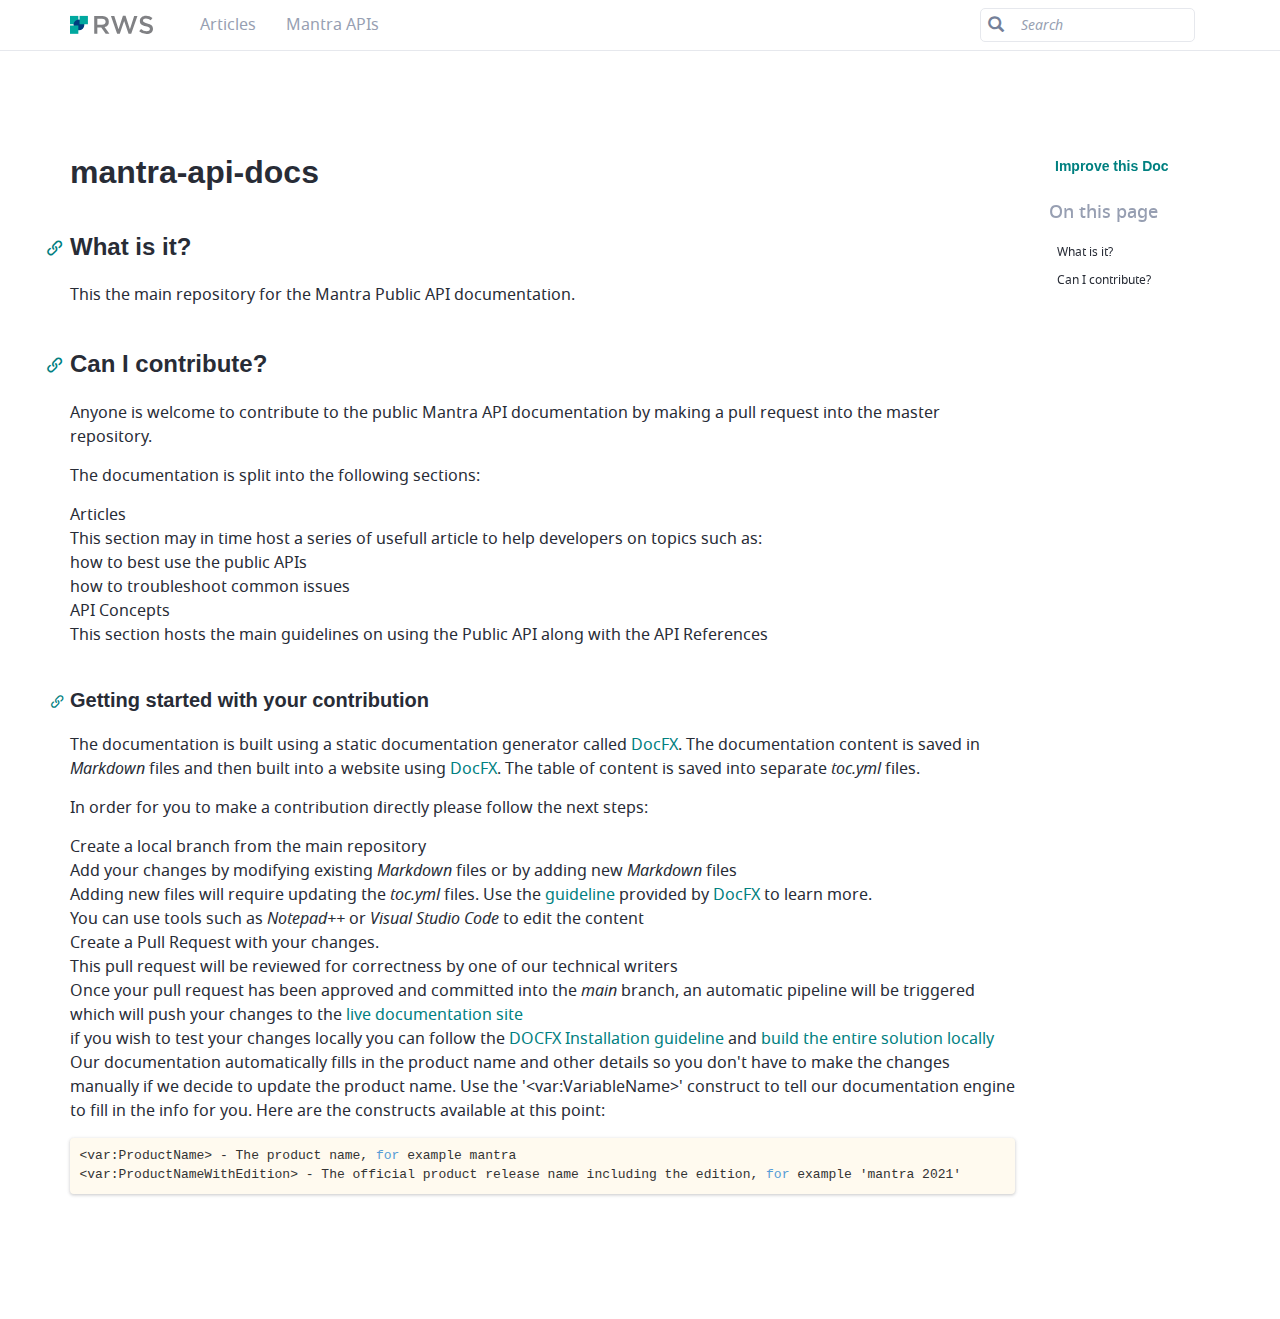
==== README.html @ e0f5e4d0 "Update generated documentation" ====
﻿<!DOCTYPE html>
<!--[if IE]><![endif]-->
<html>
  
  <head>
    <meta charset="utf-8">
    <meta http-equiv="X-UA-Compatible" content="IE=edge,chrome=1">
    <title>mantra-api-docs </title>
    <meta name="viewport" content="width=device-width">
    <meta name="title" content="mantra-api-docs ">
    <meta name="generator" content="docfx 2.58.4.0">
    
    <link rel="shortcut icon" href="favicon.ico">
    <link rel="stylesheet" href="styles/docfx.vendor.css">
    <link rel="stylesheet" href="styles/docfx.css">
    <link rel="stylesheet" href="styles/main.css">
    <meta property="docfx:navrel" content="toc.html">
    <meta property="docfx:tocrel" content="toc.html">
    
    <meta property="docfx:rel" content="">
    
  </head>
  <body data-spy="scroll" data-target="#affix" data-offset="120">
    <div id="wrapper">
      <header>
        
        <nav id="autocollapse" class="navbar navbar-inverse ng-scope" role="navigation">
          <div class="container">
            <div class="navbar-header">
              <button type="button" class="navbar-toggle" data-toggle="collapse" data-target="#navbar">
                <span class="sr-only">Toggle navigation</span>
                <span class="icon-bar"></span>
                <span class="icon-bar"></span>
                <span class="icon-bar"></span>
              </button>
              
              <a class="navbar-brand" href="index.html">
                <img id="logo" class="svg" src="logo.svg" alt="">
              </a>
            </div>
            <div class="collapse navbar-collapse" id="navbar">
              <form class="navbar-form navbar-right" role="search" id="search">
                <div class="form-group">
                  <span class="glyphicon glyphicon-search search-icon"></span>
                  <input type="text" class="form-control" id="search-query" placeholder="Search" autocomplete="off">
                </div>
              </form>
            </div>
          </div>
        </nav>
        
        <div class="subnav navbar-default">
          <div class="container hide-when-search">
            <div class="breadcrumb-container" id="breadcrumb">
              <ul class="breadcrumb col-md-10">
                <li></li>
              </ul>
            </div>
          </div>
        </div>
      </header>
      <div class="container body-content">
        
        <div id="search-results">
          <div class="search-list">Search Results for <span></span></div>
          <div class="sr-items">
            <p><i class="glyphicon glyphicon-refresh index-loading"></i></p>
          </div>
          <ul id="pagination" data-first="First" data-prev="Previous" data-next="Next" data-last="Last"></ul>
        </div>
      </div>
      <div role="main" class="container body-content hide-when-search">
        <div class="article row grid">
          <div class="col-md-10">
            <article class="content wrap" id="_content" data-uid="">
<h1 id="mantra-api-docs">mantra-api-docs</h1>

<h2 id="what-is-it">What is it?</h2>
<p>This the main repository for the Mantra Public API documentation.</p>
<h2 id="can-i-contribute">Can I contribute?</h2>
<p>Anyone is welcome to contribute to the public Mantra API documentation by making a pull request into the master repository.</p>
<p>The documentation is split into the following sections:</p>
<ul>
<li>Articles<ul>
<li>This section may in time host a series of usefull article to help developers on topics such as:<ul>
<li>how to best use the public APIs</li>
<li>how to troubleshoot common issues</li>
</ul>
</li>
</ul>
</li>
<li>API Concepts<ul>
<li>This section hosts the main guidelines on using the Public API along with the API References</li>
</ul>
</li>
</ul>
<h3 id="getting-started-with-your-contribution">Getting started with your contribution</h3>
<p>The documentation is built using a static documentation generator called <a href="https://dotnet.github.io/docfx/">DocFX</a>. 
The documentation content is saved in <em>Markdown</em> files and then built into a website using <a href="https://dotnet.github.io/docfx/">DocFX</a>. The table of content is saved into separate <em>toc.yml</em> files.</p>
<p>In order for you to make a contribution directly please follow the next steps:</p>
<ul>
<li>Create a local branch from the main repository</li>
<li>Add your changes by modifying existing <em>Markdown</em> files or by adding new <em>Markdown</em> files<ul>
<li>Adding new files will require updating the <em>toc.yml</em> files. Use the <a href="https://dotnet.github.io/docfx/tutorial/intro_toc.html">guideline</a> provided by <a href="https://dotnet.github.io/docfx/">DocFX</a> to learn more. </li>
<li>You can use tools such as <em>Notepad++</em> or <em>Visual Studio Code</em> to edit the content</li>
</ul>
</li>
<li>Create a Pull Request with your changes. <ul>
<li>This pull request will be reviewed for correctness by one of our technical writers</li>
</ul>
</li>
<li>Once your pull request has been approved and committed into the <em>main</em> branch, an automatic pipeline will be triggered which will push your changes to the <a href="https://rws.github.io/studio-api-docs/index.html">live documentation site</a></li>
<li>if you wish to test your changes locally you can follow the <a href="https://dotnet.github.io/docfx/tutorial/docfx_getting_started.html">DOCFX Installation guideline</a> and <a href="https://dotnet.github.io/docfx/tutorial/walkthrough/walkthrough_create_a_docfx_project.html">build the entire solution locally</a></li>
<li><p>Our documentation automatically fills in the product name and other details so you don&#39;t have to make the changes manually if we decide to update the product name. Use the &#39;&lt;var:VariableName&gt;&#39; construct to tell our documentation engine to fill in the info for you. Here are the constructs available at this point:</p>
<pre><code>&lt;var:ProductName&gt; - The product name, for example mantra
&lt;var:ProductNameWithEdition&gt; - The official product release name including the edition, for example &#39;mantra 2021&#39;
</code></pre></li>
</ul>
</article>
          </div>
          
          <div class="hidden-sm col-md-2" role="complementary">
            <div class="sideaffix">
              <div class="contribution">
                <ul class="nav">
                  <li>
                    <a href="https://github.com/RWS/mantra-api-docs/blob/main/README.md/#L1" class="contribution-link">Improve this Doc</a>
                  </li>
                </ul>
              </div>
              <nav class="bs-docs-sidebar hidden-print hidden-xs hidden-sm affix" id="affix">
                <h4>On this page</h4>
                <div></div>
              </nav>
            </div>
          </div>
        </div>
      </div>
      
      <footer>
        <div class="grad-bottom"></div>
        <div class="footer">
          <div class="container">
            <span class="pull-right">
              <a href="#top">Back to top</a>
            </span>
            
            <span>Generated by <strong>DocFX</strong></span>
          </div>
        </div>
      </footer>
    </div>
    
    <script type="text/javascript" src="styles/docfx.vendor.js"></script>
    <script type="text/javascript" src="styles/docfx.js"></script>
    <script type="text/javascript" src="styles/main.js"></script>
  </body>
</html>
---- styles/docfx.css ----
/* Copyright (c) Microsoft Corporation. All Rights Reserved. Licensed under the MIT License. See License.txt in the project root for license information. */
/* COLOR VARIABLES*/
:root {
  --header-bg-color: #fff;
  --header-ft-color: #979FB2;
  --input-text: #758099;
  --highlight-light: #008080;
  --highlight-dark: #006666;
  --accent-dim: #E6E8ED;
  --accent-super-dim: #F4F5F7;
  --font-color: #282C36;
  --card-box-shadow: 0 1px 2px 0 rgba(61, 65, 68, 0.06), 0 1px 3px 1px rgba(61, 65, 68, 0.16);
  --search-box-shadow: 0 1px 2px 0 rgba(41, 45, 48, 0.36), 0 1px 3px 1px rgba(41, 45, 48, 0.46);
  --transition: 350ms;
}

html,
body {
  font-family: 'Segoe UI', Tahoma, Helvetica, sans-serif;
  height: 100%;
}

button,
a {
  color: var(--highlight-light);
  cursor: pointer;
}

button:hover,
button:focus,
a:hover,
a:focus {
  color: var(--highlight-dark);
  text-decoration: none;
}

a.disable,
a.disable:hover {
  text-decoration: none;
  cursor: default;
  color: #000000;
}

h1,
h2,
h3,
h4,
h5,
h6,
.text-break {
  word-wrap: break-word;
  word-break: break-word;
}

h1 mark,
h2 mark,
h3 mark,
h4 mark,
h5 mark,
h6 mark {
  padding: 0;
}

.inheritance .level0:before,
.inheritance .level1:before,
.inheritance .level2:before,
.inheritance .level3:before,
.inheritance .level4:before,
.inheritance .level5:before {
  content: '↳';
  margin-right: 5px;
}

.inheritance .level0 {
  margin-left: 0em;
}

.inheritance .level1 {
  margin-left: 1em;
}

.inheritance .level2 {
  margin-left: 2em;
}

.inheritance .level3 {
  margin-left: 3em;
}

.inheritance .level4 {
  margin-left: 4em;
}

.inheritance .level5 {
  margin-left: 5em;
}

.level0.summary {
  margin: 2em 0 2em 0;
}

.level1.summary {
  margin: 1em 0 1em 0;
}

span.parametername,
span.paramref,
span.typeparamref {
  font-style: italic;
}

span.languagekeyword {
  font-weight: bold;
}

.hljs {
  display: inline;
  background-color: inherit;
  padding: 0;
}

/* additional spacing fixes */
.btn+.btn {
  margin-left: 10px;
}

.btn.pull-right {
  margin-left: 10px;
  margin-top: 5px;
}

.table {
  margin-bottom: 10px;
}

table p {
  margin-bottom: 0;
}

table a {
  display: inline-block;
}

/* Make hidden attribute compatible with old browser.*/
[hidden] {
  display: none !important;
}

h1,
.h1,
h2,
.h2,
h3,
.h3 {
  margin-top: 15px;
  margin-bottom: 10px;
  font-weight: 400;
}

h4,
.h4,
h5,
.h5,
h6,
.h6 {
  margin-top: 10px;
  margin-bottom: 5px;
}

.navbar {
  margin-bottom: 0;
}

#wrapper {
  min-height: 100%;
  position: relative;
}

/* blends header footer and content together with gradient effect */
.grad-top {
  /* For Safari 5.1 to 6.0 */
  /* For Opera 11.1 to 12.0 */
  /* For Firefox 3.6 to 15 */
  background: linear-gradient(rgba(0, 0, 0, 0.05), rgba(0, 0, 0, 0));
  /* Standard syntax */
  height: 5px;
}

.grad-bottom {
  /* For Safari 5.1 to 6.0 */
  /* For Opera 11.1 to 12.0 */
  /* For Firefox 3.6 to 15 */
  background: linear-gradient(rgba(0, 0, 0, 0), rgba(0, 0, 0, 0.05));
  /* Standard syntax */
  height: 5px;
}

.divider {
  margin: 0 5px;
  color: #cccccc;
}

hr {
  border-color: #cccccc;
}

header {
  position: fixed;
  top: 0;
  left: 0;
  right: 0;
  z-index: 1000;
}

header .navbar {
  border-width: 0 0 1px 0;
  border-radius: 0;
  border-color: var(--accent-dim);
  border-style: solid;
}

.navbar-brand {
  font-size: inherit;
  padding: 0;
}

.navbar-collapse {
  margin: 0 -15px;
}

.subnav {
  min-height: 40px;
}

.subnav .container .breadcrumb-container {
  margin-left: 280px;
  padding: 0 15px;
}

@media only screen and (max-width: 768px) {
  .subnav .container .breadcrumb-container {
    margin-left: 0;
  }
}

.inheritance h5,
.inheritedMembers h5 {
  padding-bottom: 5px;
  border-bottom: 1px solid #ccc;
}

article h1,
article h2,
article h3,
article h4 {
  margin-top: 25px;
}

article h4 {
  border: 0;
  font-weight: bold;
  margin-top: 2em;
}

article span.small.pull-right {
  margin-top: 20px;
}

article section {
  margin-left: 1em;
}

/*.expand-all {
  padding: 10px 0;
}*/
.breadcrumb {
  margin: 0;
  padding: 10px 0;
  background-color: inherit;
  white-space: nowrap;
  font-size: .8125rem;
}

.breadcrumb>li+li:before {
  content: "›";
  font-size: 1.2rem;
  line-height: 1rem;
  color: var(--highlight-light);
}

.breadcrumb>li+li:hover:before {
  color: var(--highlight-dark);
}

#autocollapse.collapsed .navbar-header {
  float: none;
}

#autocollapse.collapsed .navbar-toggle {
  display: block;
}

#autocollapse.collapsed .navbar-collapse {
  border-top: 1px solid transparent;
  box-shadow: inset 0 1px 0 rgba(255, 255, 255, 0.1);
}

#autocollapse.collapsed .navbar-collapse.collapse {
  display: none !important;
}

#autocollapse.collapsed .navbar-nav {
  float: none !important;
  margin: 7.5px -15px;
}

#autocollapse.collapsed .navbar-nav>li {
  float: none;
}

#autocollapse.collapsed .navbar-nav>li>a {
  padding-top: 10px;
  padding-bottom: 10px;
}

#autocollapse.collapsed .collapse.in,
#autocollapse.collapsed .collapsing {
  display: block !important;
}

#autocollapse.collapsed .collapse.in .navbar-right,
#autocollapse.collapsed .collapsing .navbar-right {
  float: none !important;
}

#autocollapse .form-group {
  position: relative;
  width: 100%;
}

#autocollapse .form-control {
  width: 100%;
}

#autocollapse .navbar-header {
  margin-left: 0;
  margin-right: 2rem;
}

#autocollapse .navbar-brand {
  margin-left: 0;
}

#autocollapse .navbar-brand svg {
  max-height: 50px;
}

.collapse.in,
.collapsing {
  text-align: left;
}

@media (min-width:768px) {

  .collapse.in,
  .collapsing {
    text-align: left;
  }
}

.collapsing .navbar-form {
  margin: 0 auto;
  max-width: 400px;
  padding: 10px 15px;
  box-shadow: inset 0 1px 0 rgba(255, 255, 255, 0.1), 0 1px 0 rgba(255, 255, 255, 0.1);
}

.collapsed .collapse.in .navbar-form {
  margin: 0 auto;
  max-width: 400px;
  padding: 10px 15px;
  box-shadow: inset 0 1px 0 rgba(255, 255, 255, 0.1), 0 1px 0 rgba(255, 255, 255, 0.1);
}

.navbar .navbar-nav {
  display: inline-block;
}

.docs-search {
  background: white;
  vertical-align: middle;
}

.docs-search>.search-query {
  font-size: 14px;
  border: 0;
  width: 120%;
  color: #555;
}

.docs-search>.search-query:focus {
  outline: 0;
}

.search-results-frame {
  clear: both;
  display: table;
  width: 100%;
}

.search-results.ng-hide {
  display: none;
}

.search-results-container {
  padding-bottom: 1em;
  border-top: 1px solid #111;
  background: rgba(25, 25, 25, 0.5);
}

.search-results-container .search-results-group {
  padding-top: 50px !important;
  padding: 10px;
}

.search-results-group-heading {
  font-family: "Open Sans";
  padding-left: 10px;
  color: white;
}

.search-close {
  position: absolute;
  left: 50%;
  margin-left: -100px;
  color: white;
  text-align: center;
  padding: 5px;
  background: #333;
  border-top-right-radius: 5px;
  border-top-left-radius: 5px;
  width: 200px;
  box-shadow: 0 0 10px #111;
}

#search {
  display: none;
}

/* Search results display*/
#search-results {
  max-width: 960px !important;
  margin-top: 120px;
  margin-bottom: 115px;
  margin-left: auto;
  margin-right: auto;
  line-height: 1.8;
  display: none;
}

#search-results>.search-list {
  text-align: center;
  font-size: 2.5rem;
  margin-bottom: 50px;
}

#search-results p {
  text-align: center;
}

#search-results p .index-loading {
  animation: index-loading 1.5s infinite linear;
  -webkit-animation: index-loading 1.5s infinite linear;
  -o-animation: index-loading 1.5s infinite linear;
  font-size: 2.5rem;
}

@keyframes index-loading {
  from {
    transform: scale(1) rotate(0deg);
  }

  to {
    transform: scale(1) rotate(360deg);
  }
}

@-webkit-keyframes index-loading {
  from {
    -webkit-transform: rotate(0deg);
  }

  to {
    -webkit-transform: rotate(360deg);
  }
}

@-o-keyframes index-loading {
  from {
    -o-transform: rotate(0deg);
  }

  to {
    -o-transform: rotate(360deg);
  }
}

#search-results .sr-items {
  font-size: 24px;
}

.sr-item {
  margin-bottom: 25px;
}

.sr-item>.item-href {
  font-size: 14px;
  color: var(--highlight-light);
}

.sr-item>.item-brief {
  font-size: 13px;
}

.pagination>li>a {
  color: #47A7A0
}

.pagination>.active>a {
  background-color: #47A7A0;
  border-color: #47A7A0;
}

.fixed_header {
  position: fixed;
  width: 100%;
  padding-bottom: 10px;
  padding-top: 10px;
  margin: 0px;
  top: 0;
  z-index: 9999;
  left: 0;
}

.fixed_header+.toc {
  margin-top: 50px;
  margin-left: 0;
}

.sidenav,
.fixed_header,
.toc {
  background-color: var(----accent-super-dim);
}

.sidetoc {
  position: fixed;
  width: 260px;
  top: 150px;
  bottom: 0;
  overflow-x: hidden;
  overflow-y: auto;
  background-color: var(----accent-super-dim);
  border-left: 1px solid #e7e7e7;
  border-right: 1px solid #e7e7e7;
  z-index: 1;
}

.sidetoc.shiftup {
  bottom: 70px;
}

body .toc {
  background-color: var(----accent-super-dim);
  overflow-x: hidden;
}

.sidetoggle.ng-hide {
  display: block !important;
}

.sidetoc-expand>.caret {
  margin-left: 0px;
  margin-top: -2px;
}

.sidetoc-expand>.caret-side {
  border-left: 4px solid;
  border-top: 4px solid transparent;
  border-bottom: 4px solid transparent;
  margin-left: 4px;
  margin-top: -4px;
}

.sidetoc-heading {
  font-weight: 500;
}

.toc {
  margin: 0;
  padding: 0;
}

.expand-stub {
  position: absolute;
  right: -1.5rem;
}

.toc .nav>li>a.sidetoc-expand {
  position: absolute;
  top: 0;
  left: 0;
}

.toc .nav>li>a {
  color: #666666;
  margin-left: 5px;
  display: block;
  padding: 0;
}

.toc .nav>li>a:hover,
.toc .nav>li>a:focus {
  color: #000000;
  background: none;
  text-decoration: inherit;
}

.toc .nav>li.active>a {
  color: #337ab7;
}

.toc .nav>li.active>a:hover,
.toc .nav>li.active>a:focus {
  color: #23527c;
}

.toc .nav>li>.expand-stub {
  cursor: pointer;
}

.toc .nav>li.active>.expand-stub::before,
.toc .nav>li.in>.expand-stub::before,
.toc .nav>li.in.active>.expand-stub::before,
.toc .nav>li.filtered>.expand-stub::before {
  transform: rotate(90deg);
}

.toc .nav>li>.expand-stub::before,
.toc .nav>li.active>.expand-stub::before {
  color: var(--highlight-light);
  color: var(--font-color);
  display: inline-block;
  height: .9rem;
  width: 1.2rem;
  text-align: center;
  overflow: hidden;
  content: "›";
  font-size: 1.5rem;
  line-height: .9rem;
  transform: rotate(0deg);
  transition: 350ms ease-out;
}

.toc .nav>li.filtered>ul,
.toc .nav>li.in>ul {
  display: block;
}

.toc .nav>li>ul {
  display: none;
}

.toc ul {
  font-size: 12px;
  margin: 0 auto 0 5%;
  max-width: 80%;
  width: auto;
  min-width: 232px;
}

@media (min-width:768px) {
  .toc>ul {
    min-width: unset;
    width: 80%;
    max-width: unset;
  }
}

.toc .level1>li {
  font-weight: bold;
  margin-top: 10px;
  padding-bottom: 5px;
  position: relative;
  font-size: 16px;
  border-bottom: 1px solid var(--accent-dim);
}


.toc .level1 ul {
  position: relative;
  font-weight: normal;
  margin: 0 0 0 auto;
  max-width: unset;
  width: 95%;
  min-width: unset;
  font-size: 14px;
}

@media (min-width:768px) {
  .toc ul {
    margin: 5px 0 0 0;
  }

  .toc .level1 ul {
    width: 90%;
    min-width: unset;
  }

  .toc .level1>li {
    border-bottom: unset;
  }
}

.toc .level2 li {
  position: relative;
  padding: .35rem 0;
}

.toc .level2 li:before {
  content: " ";
  position: absolute;
  display: block;
  left: -8px;
  height: 100%;
  width: 1px;
  background-color: var(--accent-dim);
}

.toc .level2 li:last-of-type:before {
  height: 11px;
}

.toc .level2 li:after {
  content: " ";
  position: absolute;
  left: -5px;
  top: 16px;
  height: 1px;
  width: .5rem;
  background-color: var(--accent-dim);
}

@media (min-width:768px) {
  .toc .level2 li:after {
    left: -8px;
  }
}

.toc-toggle {
  display: none;
  margin: 0 15px 0px 15px;
}

.sidefilter {
  position: fixed;
  top: 90px;
  width: 260px;
  padding: 15px;
  border-left: 1px solid #e7e7e7;
  border-right: 1px solid #e7e7e7;
  z-index: 1;
}

@media (min-width:768px) {
  .sidefilter {
    padding: 15px 2rem 15px 0;
  }
}

.toc-filter {
  border-radius: 5px;
  background: #fff;
  color: var(--input-text);
  padding: 5px;
  position: relative;
  margin: 0 5px 0 5px;
}

.toc-filter>input {
  color: var(--input-text);
  padding-left: 2.3rem;
  padding-right: 1rem;
  width: 100%;
}

.toc-filter>input:focus {
  outline: 0;
}

.toc-filter>.filter-icon {
  position: absolute;
}

.toc-filter>.clear-icon {
  position: absolute;
  text-align: center;
  height: 1rem;
  width: 1.5rem;
  top: .9rem;
  right: 1.2rem;
  background-color: #fff;
}

.article {
  margin-top: 120px;
  margin-bottom: 115px;
}

#_content>a {
  margin-top: 105px;
}

.article.grid-right {
  margin-left: 280px;
}

.inheritance hr {
  margin-top: 5px;
  margin-bottom: 5px;
}

.article img {
  max-width: 100%;
  margin-top: 2rem;
  margin-bottom: 2rem;
}

.sideaffix {
  margin-top: 50px;
  font-size: 12px;
  max-height: 100%;
  overflow: hidden;
  top: 100px;
  bottom: 10px;
  position: fixed;
}

.sideaffix.shiftup {
  bottom: 70px;
}

.affix {
  position: relative;
  height: 100%;
}

.sideaffix>div.contribution {
  margin-bottom: 20px;
}

.sideaffix>div.contribution>ul>li>a.contribution-link {
  padding: 6px 10px;
  font-weight: bold;
  font-size: 14px;
}

.sideaffix>div.contribution>ul>li>a.contribution-link:hover {
  background-color: #ffffff;
}

.sideaffix ul.nav>li>a:focus {
  background: none;
}

.affix h5 {
  font-weight: bold;
  text-transform: uppercase;
  padding-left: 10px;
  font-size: 12px;
}

.affix>ul.level1 {
  overflow: hidden;
  padding-bottom: 10px;
  height: calc(100% - 100px);
}

.affix ul>li>a:before {
  color: #cccccc;
  position: absolute;
}

.affix ul>li>a:hover {
  background: none;
  color: var(--highlight-light);
}

.affix ul>li.active>a,
.affix ul>li.active>a:before {
  font-weight: 500;
  color: var(--highlight-light);
}

.affix ul>li.active>a:hover {
  color: var(--highlight-dark);
}

.affix ul>li>a {
  padding: 5px 12px;
  color: var(--font-color);
}

.affix>ul>li.active:last-child {
  margin-bottom: 50px;
}

.affix>ul>li>a:before {
  content: "|";
  font-size: 16px;
  top: 1px;
  left: 0;
}

.affix>ul>li.active>a,
.affix>ul>li.active>a:before {
  color: #337ab7;
  font-weight: bold;
}

.affix ul ul>li>a {
  padding: 2px 15px;
}

.affix ul ul>li>a:before {
  content: ">";
  font-size: 14px;
  top: -1px;
  left: 5px;
}

.affix ul>li>a:before,
.affix ul ul {
  display: none;
}

.affix ul>li.active>ul,
.affix ul>li.active>a:before,
.affix ul>li>a:hover:before {
  display: block;
  white-space: nowrap;
}

.codewrapper {
  position: relative;
}

.trydiv {
  height: 0px;
}

.tryspan {
  position: absolute;
  top: 0px;
  right: 0px;
  border-style: solid;
  border-radius: 0px 4px;
  box-sizing: border-box;
  border-width: 1px;
  border-color: #cccccc;
  text-align: center;
  padding: 2px 8px;
  background-color: white;
  font-size: 12px;
  cursor: pointer;
  z-index: 100;
  display: none;
  color: #767676;
}

.tryspan:hover {
  background-color: #3b8bd0;
  color: white;
  border-color: #3b8bd0;
}

.codewrapper:hover .tryspan {
  display: block;
}

.sample-response .response-content {
  max-height: 200px;
}

footer {
  position: absolute;
  left: 0;
  right: 0;
  bottom: 0;
  z-index: 1000;
}

.footer {
  border-top: 1px solid #e7e7e7;
  background-color: #f8f8f8;
  padding: 15px 0;
}

@media (min-width: 768px) {
  #sidetoggle.collapse {
    display: block;
  }

  .topnav .navbar-nav {
    float: none;
    white-space: nowrap;
  }

  .topnav .navbar-nav>li {
    float: none;
    display: inline-block;
  }
}

@media only screen and (max-width: 768px) {
  #mobile-indicator {
    display: block;
  }

  /* TOC display for responsive */
  .article {
    margin-top: 30px !important;
  }

  header {
    position: static;
  }

  .topnav {
    text-align: center;
  }

  .sidenav {
    padding: 15px 0;
    margin-left: -15px;
    margin-right: -15px;
  }

  .sidefilter {
    position: static;
    width: auto;
    float: none;
    border: none;
  }

  .sidetoc {
    position: static;
    width: auto;
    float: none;
    padding-bottom: 0px;
    border: none;
  }

  .toc .nav>li>a {
    display: inline-block;
  }

  .toc li:after {
    margin-left: -3px;
    margin-right: 5px;
    content: " ";
    color: #666666;
  }

  .toc .level1>li {
    display: block;
  }

  .toc .level1>li:after {
    display: none;
  }

  .article.grid-right {
    margin-left: 0;
  }

  .grad-top,
  .grad-bottom {
    display: none;
  }

  .toc-toggle {
    display: block;
  }

  .sidetoggle.ng-hide {
    display: none !important;
  }

  /*.expand-all {
    display: none;
  }*/
  .sideaffix {
    display: none;
  }

  .mobile-hide {
    display: none;
  }

  .breadcrumb {
    white-space: inherit;
  }

  /* workaround for #hashtag url is no longer needed*/
  h1:before,
  h2:before,
  h3:before,
  h4:before {
    content: '';
    display: none;
  }
}

/* For toc iframe */
@media (max-width: 260px) {
  .toc .level2>li {
    display: block;
  }

  .toc .level2>li:after {
    display: none;
  }
}

/* Code snippet */
code {
  color: #717374;
  background-color: #f1f2f3;
}

a code {
  color: #337ab7;
  background-color: #f1f2f3;
}

a code:hover {
  text-decoration: underline;
}

.hljs-keyword {
  color: rgb(86, 156, 214);
}

.hljs-string {
  color: rgb(214, 157, 133);
}

pre {
  border: 0;
}

/* For code snippet line highlight */
pre>code .line-highlight {
  background-color: #ffffcc;
}

/* Alerts */
.alert h5 {
  text-transform: uppercase;
  font-weight: bold;
  margin-top: 0;
}

.alert h5:before {
  position: relative;
  top: 1px;
  display: inline-block;
  font-family: 'Glyphicons Halflings';
  line-height: 1;
  -webkit-font-smoothing: antialiased;
  -moz-osx-font-smoothing: grayscale;
  margin-right: 5px;
  font-weight: normal;
}

.alert-info h5:before {
  content: "\e086"
}

.alert-warning h5:before {
  content: "\e127"
}

.alert-danger h5:before {
  content: "\e107"
}

/* For Embedded Video */
div.embeddedvideo {
  padding-top: 56.25%;
  position: relative;
  width: 100%;
}

div.embeddedvideo iframe {
  position: absolute;
  top: 0;
  left: 0;
  right: 0;
  bottom: 0;
  width: 100%;
  height: 100%;
}

/* For printer */
@media print {
  .article.grid-right {
    margin-top: 0px;
    margin-left: 0px;
  }

  .sideaffix {
    display: none;
  }

  .mobile-hide {
    display: none;
  }

  .footer {
    display: none;
  }
}

/* For tabbed content */

.tabGroup {
  margin-top: 1rem;
}

.tabGroup ul[role="tablist"] {
  margin: 0;
  padding: 0;
  list-style: none;
}

.tabGroup ul[role="tablist"]>li {
  list-style: none;
  display: inline-block;
}

.tabGroup a[role="tab"] {
  color: #6e6e6e;
  box-sizing: border-box;
  display: inline-block;
  padding: 5px 7.5px;
  text-decoration: none;
  border-bottom: 2px solid #fff;
}

.tabGroup a[role="tab"]:hover,
.tabGroup a[role="tab"]:focus,
.tabGroup a[role="tab"][aria-selected="true"] {
  border-bottom: 2px solid #0050C5;
}

.tabGroup a[role="tab"][aria-selected="true"] {
  color: #222;
}

.tabGroup a[role="tab"]:hover,
.tabGroup a[role="tab"]:focus {
  color: #0050C5;
}

.tabGroup a[role="tab"]:focus {
  outline: 1px solid #0050C5;
  outline-offset: -1px;
}

@media (min-width: 768px) {
  .tabGroup a[role="tab"] {
    padding: 5px 15px;
  }
}

.tabGroup section[role="tabpanel"] {
  border: 1px solid #e0e0e0;
  padding: 15px;
  margin: 0;
  overflow: hidden;
}

.tabGroup section[role="tabpanel"]>.codeHeader,
.tabGroup section[role="tabpanel"]>pre {
  margin-left: -16px;
  margin-right: -16px;
}

.tabGroup section[role="tabpanel"]> :first-child {
  margin-top: 0;
}

.tabGroup section[role="tabpanel"]>pre:last-child {
  display: block;
  margin-bottom: -16px;
}

.mainContainer[dir='rtl'] main ul[role="tablist"] {
  margin: 0;
}

/* Color theme */

/* These are not important, tune down **/
.decalaration,
.fieldValue,
.parameters,
.returns {
  color: #a2a2a2;
}

/* Major sections, increase visibility **/
#fields,
#properties,
#methods,
#events {
  font-weight: bold;
  margin-top: 2em;
}
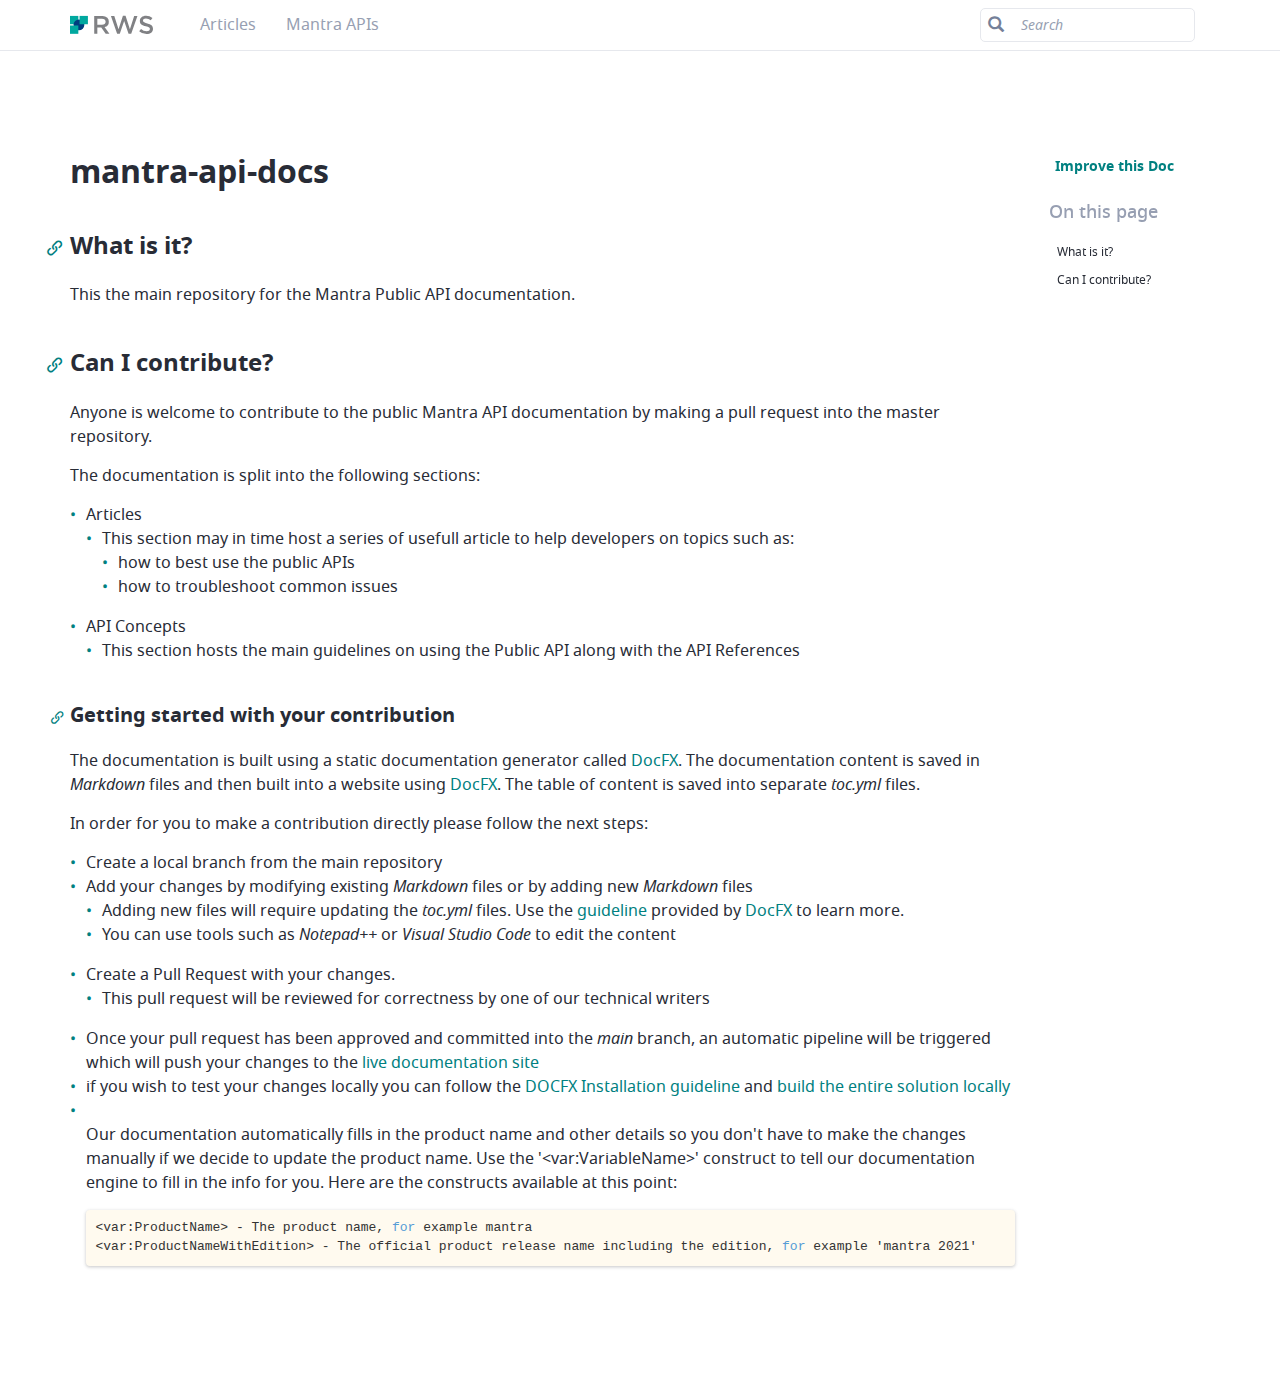
==== commit e1992b16: "Update generated documentation" ====
--- a/README.html
+++ b/README.html
@@ -8,7 +8,7 @@
     <title>mantra-api-docs </title>
     <meta name="viewport" content="width=device-width">
     <meta name="title" content="mantra-api-docs ">
-    <meta name="generator" content="docfx 2.58.4.0">
+    <meta name="generator" content="docfx 2.58.5.0">
     
     <link rel="shortcut icon" href="favicon.ico">
     <link rel="stylesheet" href="styles/docfx.vendor.css">
--- a/styles/main.css
+++ b/styles/main.css
@@ -2,21 +2,21 @@
 
 @font-face {
   font-family: 'noto_sansregular';
-  src: url('[data-uri]') format('woff2'), url('[data-uri]') format('woff');
+  src: url('[data-uri]') format('woff2'), url('[data-uri]') format('woff');
   font-weight: 300;
   font-style: normal;
 }
 
 @font-face {
   font-family: 'noto_sansregular';
-  src: url('[data-uri]') format('woff2'), url('[data-uri]') format('woff');
+  src: url('[data-uri]') format('woff2'), url('[data-uri]') format('woff');
   font-weight: 300;
   font-style: italic;
 }
 
 @font-face {
   font-family: 'noto_sansregular';
-  src: url('[data-uri]') format('woff2'), url('[data-uri]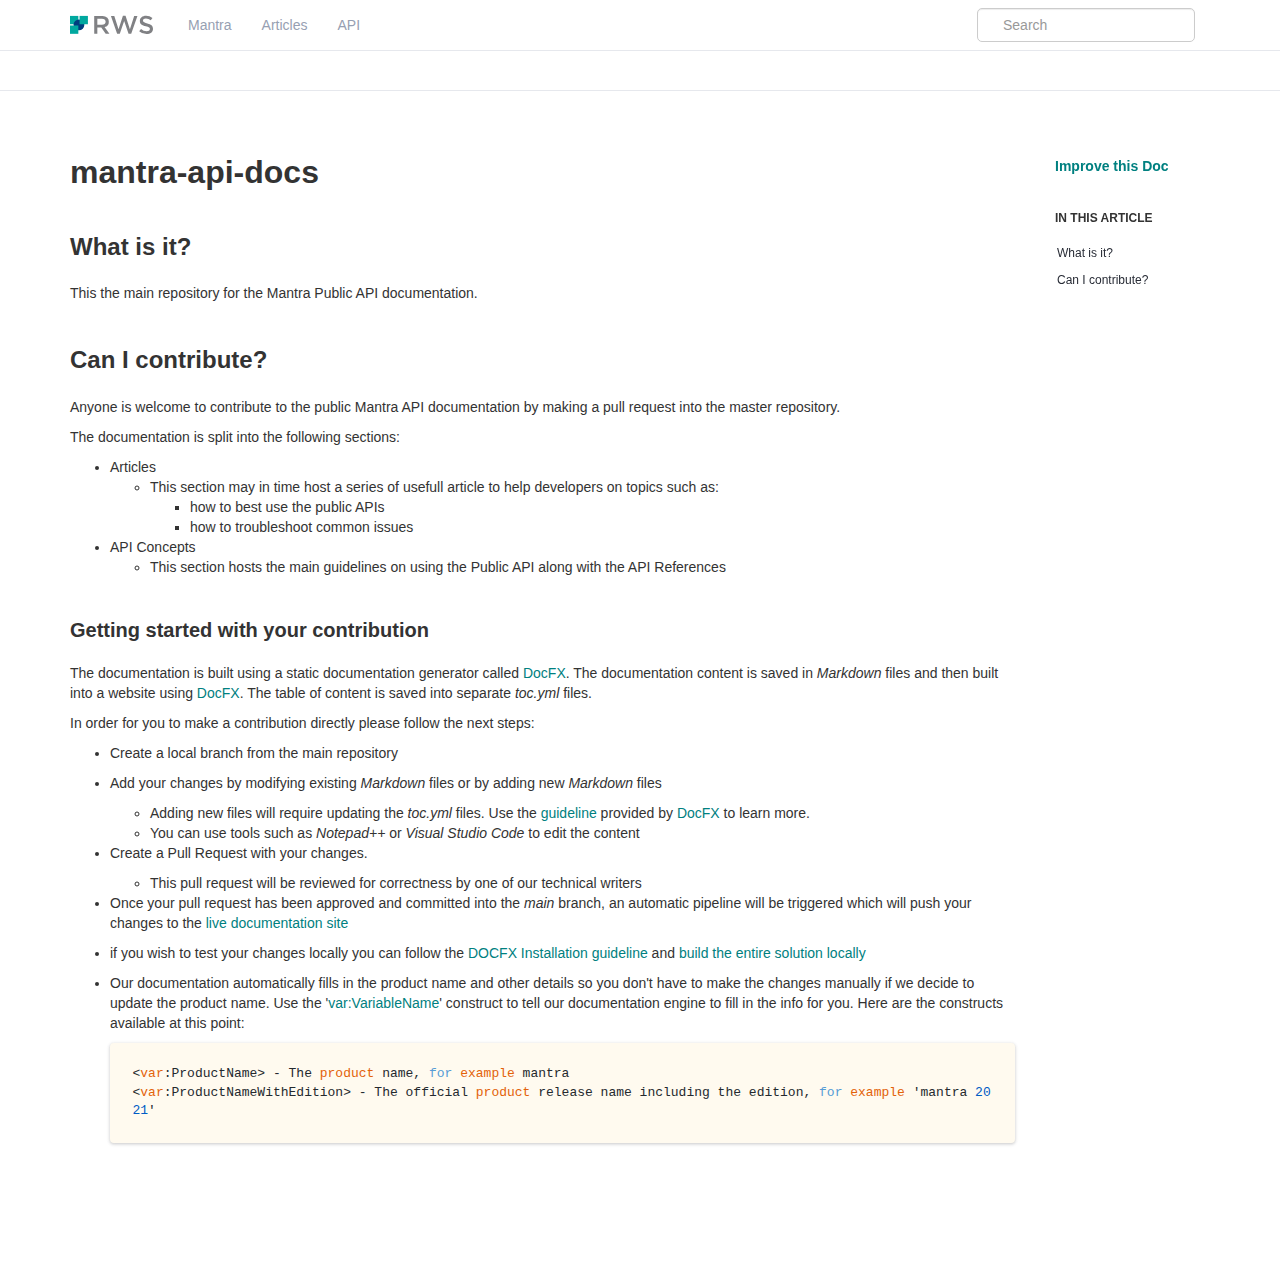
==== commit 12443d8d: "Update generated documentation" ====
--- a/README.html
+++ b/README.html
@@ -1,29 +1,29 @@
-﻿<!DOCTYPE html>
+<!DOCTYPE html>
 <!--[if IE]><![endif]-->
 <html>
-  
+
   <head>
     <meta charset="utf-8">
-    <meta http-equiv="X-UA-Compatible" content="IE=edge,chrome=1">
-    <title>mantra-api-docs </title>
-    <meta name="viewport" content="width=device-width">
-    <meta name="title" content="mantra-api-docs ">
-    <meta name="generator" content="docfx 2.58.5.0">
+      <meta http-equiv="X-UA-Compatible" content="IE=edge,chrome=1">
+      <title>mantra-api-docs </title>
+      <meta name="viewport" content="width=device-width">
+      <meta name="title" content="mantra-api-docs ">
     
-    <link rel="shortcut icon" href="favicon.ico">
-    <link rel="stylesheet" href="styles/docfx.vendor.css">
-    <link rel="stylesheet" href="styles/docfx.css">
-    <link rel="stylesheet" href="styles/main.css">
-    <meta property="docfx:navrel" content="toc.html">
-    <meta property="docfx:tocrel" content="toc.html">
+    
+      <link rel="shortcut icon" href="favicon.ico">
+      <link rel="stylesheet" href="styles/docfx.vendor.min.css">
+      <link rel="stylesheet" href="styles/docfx.css">
+      <link rel="stylesheet" href="styles/main.css">
+      <meta property="docfx:navrel" content="toc.html">
+      <meta property="docfx:tocrel" content="toc.html">
     
     <meta property="docfx:rel" content="">
     
   </head>
   <body data-spy="scroll" data-target="#affix" data-offset="120">
     <div id="wrapper">
-      <header>
-        
+      <header>        
+
         <nav id="autocollapse" class="navbar navbar-inverse ng-scope" role="navigation">
           <div class="container">
             <div class="navbar-header">
@@ -33,42 +33,41 @@
                 <span class="icon-bar"></span>
                 <span class="icon-bar"></span>
               </button>
-              
-              <a class="navbar-brand" href="index.html">
+
+              <a class="navbar-brand" href="https://developers.rws.com/">
                 <img id="logo" class="svg" src="logo.svg" alt="">
               </a>
             </div>
             <div class="collapse navbar-collapse" id="navbar">
               <form class="navbar-form navbar-right" role="search" id="search">
                 <div class="form-group">
-                  <span class="glyphicon glyphicon-search search-icon"></span>
                   <input type="text" class="form-control" id="search-query" placeholder="Search" autocomplete="off">
                 </div>
               </form>
             </div>
           </div>
         </nav>
-        
-        <div class="subnav navbar-default">
-          <div class="container hide-when-search">
-            <div class="breadcrumb-container" id="breadcrumb">
-              <ul class="breadcrumb col-md-10">
-                <li></li>
-              </ul>
-            </div>
+
+        <div class="subnav navbar navbar-default">
+          <div class="container hide-when-search" id="breadcrumb">
+            <ul class="breadcrumb">
+              <li></li>
+            </ul>
           </div>
         </div>
       </header>
-      <div class="container body-content">
-        
-        <div id="search-results">
-          <div class="search-list">Search Results for <span></span></div>
-          <div class="sr-items">
-            <p><i class="glyphicon glyphicon-refresh index-loading"></i></p>
+
+        <div class="container body-content">
+
+          <div id="search-results">
+            <div class="search-list">Search Results for <span></span></div>
+            <div class="sr-items">
+              <p><i class="glyphicon glyphicon-refresh index-loading"></i></p>
+            </div>
+            <ul id="pagination" data-first=First data-prev=Previous data-next=Next data-last=Last></ul>
           </div>
-          <ul id="pagination" data-first="First" data-prev="Previous" data-next="Next" data-last="Last"></ul>
         </div>
-      </div>
+
       <div role="main" class="container body-content hide-when-search">
         <div class="article row grid">
           <div class="col-md-10">
@@ -81,44 +80,54 @@
 <p>Anyone is welcome to contribute to the public Mantra API documentation by making a pull request into the master repository.</p>
 <p>The documentation is split into the following sections:</p>
 <ul>
-<li>Articles<ul>
-<li>This section may in time host a series of usefull article to help developers on topics such as:<ul>
+<li>Articles
+<ul>
+<li>This section may in time host a series of usefull article to help developers on topics such as:
+<ul>
 <li>how to best use the public APIs</li>
 <li>how to troubleshoot common issues</li>
 </ul>
 </li>
 </ul>
 </li>
-<li>API Concepts<ul>
+<li>API Concepts
+<ul>
 <li>This section hosts the main guidelines on using the Public API along with the API References</li>
 </ul>
 </li>
 </ul>
 <h3 id="getting-started-with-your-contribution">Getting started with your contribution</h3>
-<p>The documentation is built using a static documentation generator called <a href="https://dotnet.github.io/docfx/">DocFX</a>. 
+<p>The documentation is built using a static documentation generator called <a href="https://dotnet.github.io/docfx/">DocFX</a>.
 The documentation content is saved in <em>Markdown</em> files and then built into a website using <a href="https://dotnet.github.io/docfx/">DocFX</a>. The table of content is saved into separate <em>toc.yml</em> files.</p>
 <p>In order for you to make a contribution directly please follow the next steps:</p>
 <ul>
-<li>Create a local branch from the main repository</li>
-<li>Add your changes by modifying existing <em>Markdown</em> files or by adding new <em>Markdown</em> files<ul>
-<li>Adding new files will require updating the <em>toc.yml</em> files. Use the <a href="https://dotnet.github.io/docfx/tutorial/intro_toc.html">guideline</a> provided by <a href="https://dotnet.github.io/docfx/">DocFX</a> to learn more. </li>
+<li><p>Create a local branch from the main repository</p>
+</li>
+<li><p>Add your changes by modifying existing <em>Markdown</em> files or by adding new <em>Markdown</em> files</p>
+<ul>
+<li>Adding new files will require updating the <em>toc.yml</em> files. Use the <a href="https://dotnet.github.io/docfx/tutorial/intro_toc.html">guideline</a> provided by <a href="https://dotnet.github.io/docfx/">DocFX</a> to learn more.</li>
 <li>You can use tools such as <em>Notepad++</em> or <em>Visual Studio Code</em> to edit the content</li>
 </ul>
 </li>
-<li>Create a Pull Request with your changes. <ul>
+<li><p>Create a Pull Request with your changes.</p>
+<ul>
 <li>This pull request will be reviewed for correctness by one of our technical writers</li>
 </ul>
 </li>
-<li>Once your pull request has been approved and committed into the <em>main</em> branch, an automatic pipeline will be triggered which will push your changes to the <a href="https://rws.github.io/studio-api-docs/index.html">live documentation site</a></li>
-<li>if you wish to test your changes locally you can follow the <a href="https://dotnet.github.io/docfx/tutorial/docfx_getting_started.html">DOCFX Installation guideline</a> and <a href="https://dotnet.github.io/docfx/tutorial/walkthrough/walkthrough_create_a_docfx_project.html">build the entire solution locally</a></li>
-<li><p>Our documentation automatically fills in the product name and other details so you don&#39;t have to make the changes manually if we decide to update the product name. Use the &#39;&lt;var:VariableName&gt;&#39; construct to tell our documentation engine to fill in the info for you. Here are the constructs available at this point:</p>
+<li><p>Once your pull request has been approved and committed into the <em>main</em> branch, an automatic pipeline will be triggered which will push your changes to the <a href="https://rws.github.io/studio-api-docs/index.html">live documentation site</a></p>
+</li>
+<li><p>if you wish to test your changes locally you can follow the <a href="https://dotnet.github.io/docfx/tutorial/docfx_getting_started.html">DOCFX Installation guideline</a> and <a href="https://dotnet.github.io/docfx/tutorial/walkthrough/walkthrough_create_a_docfx_project.html">build the entire solution locally</a></p>
+</li>
+<li><p>Our documentation automatically fills in the product name and other details so you don't have to make the changes manually if we decide to update the product name. Use the '<a href="var:VariableName">var:VariableName</a>' construct to tell our documentation engine to fill in the info for you. Here are the constructs available at this point:</p>
 <pre><code>&lt;var:ProductName&gt; - The product name, for example mantra
-&lt;var:ProductNameWithEdition&gt; - The official product release name including the edition, for example &#39;mantra 2021&#39;
-</code></pre></li>
+&lt;var:ProductNameWithEdition&gt; - The official product release name including the edition, for example 'mantra 2021'
+</code></pre>
+</li>
 </ul>
+
 </article>
           </div>
-          
+
           <div class="hidden-sm col-md-2" role="complementary">
             <div class="sideaffix">
               <div class="contribution">
@@ -129,14 +138,14 @@
                 </ul>
               </div>
               <nav class="bs-docs-sidebar hidden-print hidden-xs hidden-sm affix" id="affix">
-                <h4>On this page</h4>
+                <h5>In this article</h5>
                 <div></div>
               </nav>
             </div>
           </div>
         </div>
       </div>
-      
+
       <footer>
         <div class="grad-bottom"></div>
         <div class="footer">
@@ -144,15 +153,15 @@
             <span class="pull-right">
               <a href="#top">Back to top</a>
             </span>
-            
-            <span>Generated by <strong>DocFX</strong></span>
+      
+      <span>Generated by <strong>DocFX</strong></span>
           </div>
         </div>
       </footer>
     </div>
-    
-    <script type="text/javascript" src="styles/docfx.vendor.js"></script>
+
+    <script type="text/javascript" src="styles/docfx.vendor.min.js"></script>
     <script type="text/javascript" src="styles/docfx.js"></script>
     <script type="text/javascript" src="styles/main.js"></script>
   </body>
-</html>
+</html>--- a/styles/docfx.css
+++ b/styles/docfx.css
@@ -66,33 +66,53 @@
 .inheritance .level2:before,
 .inheritance .level3:before,
 .inheritance .level4:before,
-.inheritance .level5:before {
-  content: '↳';
-  margin-right: 5px;
+.inheritance .level5:before,
+.inheritance .level6:before,
+.inheritance .level7:before,
+.inheritance .level8:before,
+.inheritance .level9:before {
+    content: '↳';
+    margin-right: 5px;
 }
 
 .inheritance .level0 {
-  margin-left: 0em;
+    margin-left: 0em;
 }
 
 .inheritance .level1 {
-  margin-left: 1em;
+    margin-left: 1em;
 }
 
 .inheritance .level2 {
-  margin-left: 2em;
+    margin-left: 2em;
 }
 
 .inheritance .level3 {
-  margin-left: 3em;
+    margin-left: 3em;
 }
 
 .inheritance .level4 {
-  margin-left: 4em;
+    margin-left: 4em;
 }
 
 .inheritance .level5 {
-  margin-left: 5em;
+    margin-left: 5em;
+}
+
+.inheritance .level6 {
+    margin-left: 6em;
+}
+
+.inheritance .level7 {
+    margin-left: 7em;
+}
+
+.inheritance .level8 {
+    margin-left: 8em;
+}
+
+.inheritance .level9 {
+    margin-left: 9em;
 }
 
 .level0.summary {
@@ -106,11 +126,10 @@
 span.parametername,
 span.paramref,
 span.typeparamref {
-  font-style: italic;
-}
-
-span.languagekeyword {
-  font-weight: bold;
+    font-style: italic;
+}
+span.languagekeyword{
+    font-weight: bold;
 }
 
 .hljs {
@@ -118,25 +137,20 @@
   background-color: inherit;
   padding: 0;
 }
-
 /* additional spacing fixes */
-.btn+.btn {
+.btn + .btn {
   margin-left: 10px;
 }
-
 .btn.pull-right {
   margin-left: 10px;
   margin-top: 5px;
 }
-
 .table {
   margin-bottom: 10px;
 }
-
 table p {
   margin-bottom: 0;
 }
-
 table a {
   display: inline-block;
 }
@@ -156,7 +170,6 @@
   margin-bottom: 10px;
   font-weight: 400;
 }
-
 h4,
 .h4,
 h5,
@@ -166,16 +179,13 @@
   margin-top: 10px;
   margin-bottom: 5px;
 }
-
 .navbar {
   margin-bottom: 0;
 }
-
 #wrapper {
   min-height: 100%;
   position: relative;
 }
-
 /* blends header footer and content together with gradient effect */
 .grad-top {
   /* For Safari 5.1 to 6.0 */
@@ -185,7 +195,6 @@
   /* Standard syntax */
   height: 5px;
 }
-
 .grad-bottom {
   /* For Safari 5.1 to 6.0 */
   /* For Opera 11.1 to 12.0 */
@@ -194,16 +203,13 @@
   /* Standard syntax */
   height: 5px;
 }
-
 .divider {
   margin: 0 5px;
   color: #cccccc;
 }
-
 hr {
   border-color: #cccccc;
 }
-
 header {
   position: fixed;
   top: 0;
@@ -211,23 +217,19 @@
   right: 0;
   z-index: 1000;
 }
-
 header .navbar {
   border-width: 0 0 1px 0;
   border-radius: 0;
   border-color: var(--accent-dim);
   border-style: solid;
 }
-
 .navbar-brand {
   font-size: inherit;
   padding: 0;
 }
-
 .navbar-collapse {
   margin: 0 -15px;
 }
-
 .subnav {
   min-height: 40px;
 }
@@ -256,13 +258,13 @@
   margin-top: 25px;
 }
 
-article h4 {
+article h4{
   border: 0;
   font-weight: bold;
   margin-top: 2em;
 }
 
-article span.small.pull-right {
+article span.small.pull-right{
   margin-top: 20px;
 }
 
@@ -278,13 +280,10 @@
   padding: 10px 0;
   background-color: inherit;
   white-space: nowrap;
-  font-size: .8125rem;
 }
 
 .breadcrumb>li+li:before {
   content: "›";
-  font-size: 1.2rem;
-  line-height: 1rem;
   color: var(--highlight-light);
 }
 
@@ -295,58 +294,46 @@
 #autocollapse.collapsed .navbar-header {
   float: none;
 }
-
 #autocollapse.collapsed .navbar-toggle {
   display: block;
 }
-
 #autocollapse.collapsed .navbar-collapse {
   border-top: 1px solid transparent;
   box-shadow: inset 0 1px 0 rgba(255, 255, 255, 0.1);
 }
-
 #autocollapse.collapsed .navbar-collapse.collapse {
   display: none !important;
 }
-
 #autocollapse.collapsed .navbar-nav {
   float: none !important;
   margin: 7.5px -15px;
 }
-
-#autocollapse.collapsed .navbar-nav>li {
+#autocollapse.collapsed .navbar-nav > li {
   float: none;
 }
-
-#autocollapse.collapsed .navbar-nav>li>a {
+#autocollapse.collapsed .navbar-nav > li > a {
   padding-top: 10px;
   padding-bottom: 10px;
 }
-
 #autocollapse.collapsed .collapse.in,
 #autocollapse.collapsed .collapsing {
   display: block !important;
 }
-
 #autocollapse.collapsed .collapse.in .navbar-right,
 #autocollapse.collapsed .collapsing .navbar-right {
   float: none !important;
 }
-
 #autocollapse .form-group {
   position: relative;
   width: 100%;
 }
-
 #autocollapse .form-control {
   width: 100%;
 }
-
 #autocollapse .navbar-header {
   margin-left: 0;
   margin-right: 2rem;
 }
-
 #autocollapse .navbar-brand {
   margin-left: 0;
 }
@@ -374,61 +361,50 @@
   padding: 10px 15px;
   box-shadow: inset 0 1px 0 rgba(255, 255, 255, 0.1), 0 1px 0 rgba(255, 255, 255, 0.1);
 }
-
 .collapsed .collapse.in .navbar-form {
   margin: 0 auto;
   max-width: 400px;
   padding: 10px 15px;
   box-shadow: inset 0 1px 0 rgba(255, 255, 255, 0.1), 0 1px 0 rgba(255, 255, 255, 0.1);
 }
-
 .navbar .navbar-nav {
   display: inline-block;
 }
-
 .docs-search {
   background: white;
   vertical-align: middle;
 }
-
-.docs-search>.search-query {
+.docs-search > .search-query {
   font-size: 14px;
   border: 0;
   width: 120%;
   color: #555;
 }
-
-.docs-search>.search-query:focus {
+.docs-search > .search-query:focus {
   outline: 0;
 }
-
 .search-results-frame {
   clear: both;
   display: table;
   width: 100%;
 }
-
 .search-results.ng-hide {
   display: none;
 }
-
 .search-results-container {
   padding-bottom: 1em;
   border-top: 1px solid #111;
   background: rgba(25, 25, 25, 0.5);
 }
-
 .search-results-container .search-results-group {
   padding-top: 50px !important;
   padding: 10px;
 }
-
 .search-results-group-heading {
   font-family: "Open Sans";
   padding-left: 10px;
   color: white;
 }
-
 .search-close {
   position: absolute;
   left: 50%;
@@ -442,7 +418,6 @@
   width: 200px;
   box-shadow: 0 0 10px #111;
 }
-
 #search {
   display: none;
 }
@@ -578,20 +553,17 @@
 .sidetoggle.ng-hide {
   display: block !important;
 }
-
-.sidetoc-expand>.caret {
+.sidetoc-expand > .caret {
   margin-left: 0px;
   margin-top: -2px;
 }
-
-.sidetoc-expand>.caret-side {
+.sidetoc-expand > .caret-side {
   border-left: 4px solid;
   border-top: 4px solid transparent;
   border-bottom: 4px solid transparent;
   margin-left: 4px;
   margin-top: -4px;
 }
-
 .sidetoc-heading {
   font-weight: 500;
 }
@@ -611,31 +583,27 @@
   top: 0;
   left: 0;
 }
-
-.toc .nav>li>a {
+.toc .nav > li > a {
   color: #666666;
   margin-left: 5px;
   display: block;
   padding: 0;
 }
-
-.toc .nav>li>a:hover,
-.toc .nav>li>a:focus {
+.toc .nav > li > a:hover,
+.toc .nav > li > a:focus {
   color: #000000;
   background: none;
   text-decoration: inherit;
 }
-
-.toc .nav>li.active>a {
+.toc .nav > li.active > a {
   color: #337ab7;
 }
-
-.toc .nav>li.active>a:hover,
-.toc .nav>li.active>a:focus {
+.toc .nav > li.active > a:hover,
+.toc .nav > li.active > a:focus {
   color: #23527c;
 }
 
-.toc .nav>li>.expand-stub {
+.toc .nav > li> .expand-stub {
   cursor: pointer;
 }
 
@@ -662,16 +630,16 @@
   transition: 350ms ease-out;
 }
 
-.toc .nav>li.filtered>ul,
-.toc .nav>li.in>ul {
+.toc .nav > li.filtered > ul,
+.toc .nav > li.in > ul {
   display: block;
 }
 
-.toc .nav>li>ul {
+.toc .nav > li > ul {
   display: none;
 }
 
-.toc ul {
+.toc ul{
   font-size: 12px;
   margin: 0 auto 0 5%;
   max-width: 80%;
@@ -761,7 +729,6 @@
   display: none;
   margin: 0 15px 0px 15px;
 }
-
 .sidefilter {
   position: fixed;
   top: 90px;
@@ -787,37 +754,47 @@
   margin: 0 5px 0 5px;
 }
 
-.toc-filter>input {
+.toc-filter > input {
   color: var(--input-text);
   padding-left: 2.3rem;
   padding-right: 1rem;
   width: 100%;
-}
-
-.toc-filter>input:focus {
+  height: calc(1.5em + 8px); /* Adjust height by adding 5 pixels */
+  line-height: calc(1.5em + 8px); /* Match line height for vertical centering */
+  border: 1px solid #d0d0d0; /* Add gray border */
+  border-radius: 5px; /* Round corners */
+}
+
+.toc-filter > input:focus {
   outline: 0;
 }
 
-.toc-filter>.filter-icon {
+.toc-filter > .filter-icon {
   position: absolute;
-}
+  top: 2px;
+  left: 5px;
+}
+
+
 
 .toc-filter>.clear-icon {
   position: absolute;
   text-align: center;
   height: 1rem;
   width: 1.5rem;
-  top: .9rem;
+  top: 1.2rem;
   right: 1.2rem;
   background-color: #fff;
 }
+
 
 .article {
   margin-top: 120px;
   margin-bottom: 115px;
 }
 
-#_content>a {
+
+#_content>a{
   margin-top: 105px;
 }
 
@@ -829,13 +806,11 @@
   margin-top: 5px;
   margin-bottom: 5px;
 }
-
 .article img {
   max-width: 100%;
   margin-top: 2rem;
   margin-bottom: 2rem;
 }
-
 .sideaffix {
   margin-top: 50px;
   font-size: 12px;
@@ -845,53 +820,43 @@
   bottom: 10px;
   position: fixed;
 }
-
 .sideaffix.shiftup {
   bottom: 70px;
 }
-
 .affix {
   position: relative;
   height: 100%;
 }
-
-.sideaffix>div.contribution {
+.sideaffix > div.contribution {
   margin-bottom: 20px;
 }
-
-.sideaffix>div.contribution>ul>li>a.contribution-link {
+.sideaffix > div.contribution > ul > li > a.contribution-link {
   padding: 6px 10px;
   font-weight: bold;
   font-size: 14px;
 }
-
-.sideaffix>div.contribution>ul>li>a.contribution-link:hover {
+.sideaffix > div.contribution > ul > li > a.contribution-link:hover {
   background-color: #ffffff;
 }
-
-.sideaffix ul.nav>li>a:focus {
+.sideaffix ul.nav > li > a:focus {
   background: none;
 }
-
 .affix h5 {
   font-weight: bold;
   text-transform: uppercase;
   padding-left: 10px;
   font-size: 12px;
 }
-
-.affix>ul.level1 {
+.affix > ul.level1 {
   overflow: hidden;
   padding-bottom: 10px;
   height: calc(100% - 100px);
 }
-
-.affix ul>li>a:before {
+.affix ul > li > a:before {
   color: #cccccc;
   position: absolute;
 }
-
-.affix ul>li>a:hover {
+.affix ul > li > a:hover {
   background: none;
   color: var(--highlight-light);
 }
@@ -910,55 +875,45 @@
   padding: 5px 12px;
   color: var(--font-color);
 }
-
-.affix>ul>li.active:last-child {
+.affix > ul > li.active:last-child {
   margin-bottom: 50px;
 }
-
-.affix>ul>li>a:before {
+.affix > ul > li > a:before {
   content: "|";
   font-size: 16px;
   top: 1px;
   left: 0;
 }
-
-.affix>ul>li.active>a,
-.affix>ul>li.active>a:before {
+.affix > ul > li.active > a,
+.affix > ul > li.active > a:before {
   color: #337ab7;
   font-weight: bold;
 }
-
-.affix ul ul>li>a {
+.affix ul ul > li > a {
   padding: 2px 15px;
 }
-
-.affix ul ul>li>a:before {
+.affix ul ul > li > a:before {
   content: ">";
   font-size: 14px;
   top: -1px;
   left: 5px;
 }
-
-.affix ul>li>a:before,
+.affix ul > li > a:before,
 .affix ul ul {
   display: none;
 }
-
-.affix ul>li.active>ul,
-.affix ul>li.active>a:before,
-.affix ul>li>a:hover:before {
+.affix ul > li.active > ul,
+.affix ul > li.active > a:before,
+.affix ul > li > a:hover:before {
   display: block;
   white-space: nowrap;
 }
-
 .codewrapper {
   position: relative;
 }
-
 .trydiv {
   height: 0px;
 }
-
 .tryspan {
   position: absolute;
   top: 0px;
@@ -977,21 +932,17 @@
   display: none;
   color: #767676;
 }
-
 .tryspan:hover {
   background-color: #3b8bd0;
   color: white;
   border-color: #3b8bd0;
 }
-
 .codewrapper:hover .tryspan {
   display: block;
 }
-
-.sample-response .response-content {
+.sample-response .response-content{
   max-height: 200px;
 }
-
 footer {
   position: absolute;
   left: 0;
@@ -999,60 +950,49 @@
   bottom: 0;
   z-index: 1000;
 }
-
 .footer {
   border-top: 1px solid #e7e7e7;
   background-color: #f8f8f8;
   padding: 15px 0;
 }
-
 @media (min-width: 768px) {
   #sidetoggle.collapse {
     display: block;
   }
-
   .topnav .navbar-nav {
     float: none;
     white-space: nowrap;
   }
-
-  .topnav .navbar-nav>li {
+  .topnav .navbar-nav > li {
     float: none;
     display: inline-block;
   }
 }
-
 @media only screen and (max-width: 768px) {
   #mobile-indicator {
     display: block;
   }
-
   /* TOC display for responsive */
   .article {
     margin-top: 30px !important;
   }
-
   header {
     position: static;
   }
-
   .topnav {
     text-align: center;
   }
-
   .sidenav {
     padding: 15px 0;
     margin-left: -15px;
     margin-right: -15px;
   }
-
   .sidefilter {
     position: static;
     width: auto;
     float: none;
     border: none;
   }
-
   .sidetoc {
     position: static;
     width: auto;
@@ -1060,54 +1000,44 @@
     padding-bottom: 0px;
     border: none;
   }
-
-  .toc .nav>li>a {
+  .toc .nav > li, .toc .nav > li >a {
     display: inline-block;
   }
-
   .toc li:after {
     margin-left: -3px;
     margin-right: 5px;
-    content: " ";
+    content: ", ";
     color: #666666;
   }
-
-  .toc .level1>li {
+  .toc .level1 > li {
     display: block;
   }
 
-  .toc .level1>li:after {
+  .toc .level1 > li:after {
     display: none;
   }
-
   .article.grid-right {
     margin-left: 0;
   }
-
   .grad-top,
   .grad-bottom {
     display: none;
   }
-
   .toc-toggle {
     display: block;
   }
-
   .sidetoggle.ng-hide {
     display: none !important;
   }
-
   /*.expand-all {
     display: none;
   }*/
   .sideaffix {
     display: none;
   }
-
   .mobile-hide {
     display: none;
   }
-
   .breadcrumb {
     white-space: inherit;
   }
@@ -1117,18 +1047,18 @@
   h2:before,
   h3:before,
   h4:before {
-    content: '';
-    display: none;
+      content: '';
+      display: none;
   }
 }
 
 /* For toc iframe */
 @media (max-width: 260px) {
-  .toc .level2>li {
+  .toc .level2 > li {
     display: block;
   }
 
-  .toc .level2>li:after {
+  .toc .level2 > li:after {
     display: none;
   }
 }
@@ -1149,7 +1079,7 @@
 }
 
 .hljs-keyword {
-  color: rgb(86, 156, 214);
+  color: rgb(86,156,214);
 }
 
 .hljs-string {
@@ -1161,73 +1091,70 @@
 }
 
 /* For code snippet line highlight */
-pre>code .line-highlight {
+pre > code .line-highlight {
   background-color: #ffffcc;
 }
 
 /* Alerts */
 .alert h5 {
-  text-transform: uppercase;
-  font-weight: bold;
-  margin-top: 0;
+    text-transform: uppercase;
+    font-weight: bold;
+    margin-top: 0;
 }
 
 .alert h5:before {
-  position: relative;
-  top: 1px;
-  display: inline-block;
-  font-family: 'Glyphicons Halflings';
-  line-height: 1;
-  -webkit-font-smoothing: antialiased;
-  -moz-osx-font-smoothing: grayscale;
-  margin-right: 5px;
-  font-weight: normal;
+    position:relative;
+    top:1px;
+    display:inline-block;
+    font-family:'Glyphicons Halflings';
+    line-height:1;
+    -webkit-font-smoothing:antialiased;
+    -moz-osx-font-smoothing:grayscale;
+    margin-right: 5px;
+    font-weight: normal;
 }
 
 .alert-info h5:before {
-  content: "\e086"
+    content:"\e086"
 }
 
 .alert-warning h5:before {
-  content: "\e127"
+    content:"\e127"
 }
 
 .alert-danger h5:before {
-  content: "\e107"
+    content:"\e107"
 }
 
 /* For Embedded Video */
 div.embeddedvideo {
-  padding-top: 56.25%;
-  position: relative;
-  width: 100%;
+    padding-top: 56.25%;
+    position: relative;
+    width: 100%;
 }
 
 div.embeddedvideo iframe {
-  position: absolute;
-  top: 0;
-  left: 0;
-  right: 0;
-  bottom: 0;
-  width: 100%;
-  height: 100%;
+    position: absolute;
+    top: 0;
+    left: 0;
+    right: 0;
+    bottom: 0;
+    width: 100%;
+    height: 100%;
 }
 
 /* For printer */
-@media print {
+@media print{
   .article.grid-right {
     margin-top: 0px;
     margin-left: 0px;
   }
-
   .sideaffix {
     display: none;
   }
-
   .mobile-hide {
     display: none;
   }
-
   .footer {
     display: none;
   }
@@ -1328,4 +1255,10 @@
 #events {
   font-weight: bold;
   margin-top: 2em;
-}+}
+
+@media print {
+  @page {
+    margin: .4in;
+  }
+}
--- a/styles/main.css
+++ b/styles/main.css
@@ -71,6 +71,85 @@
   --transition: 350ms;
 }
 
+.tile-container {
+    display: flex; /* Enable flexbox */
+    flex-wrap: wrap; /* Allow tiles to wrap to the next line */
+    justify-content: space-between; /* Space tiles evenly */
+    margin-top: 20px; /* Margin between sections */
+}
+
+.tile {
+    background-color: #f5f5f5; /* Background color */
+    border: 1px solid #ccc; /* Border around tiles */
+    border-radius: 5px; /* Rounded corners */
+    padding: 20px; /* Padding inside tiles */
+    width: calc(33.33% - 20px); /* Width for 3 tiles in a row, accounting for margins */
+    text-align: center; /* Center text */
+    cursor: pointer; /* Change cursor to pointer */
+    transition: background-color 0.3s; /* Smooth background change on hover */
+    margin: 0 10px 20px; /* Margin for spacing */
+}
+
+    .tile:hover {
+        background-color: #e0e0e0; /* Darker shade on hover */
+        color: #006666; /* Change text color on hover */
+    }
+
+/* Media queries for smaller screens */
+@media (max-width: 768px) {
+    .tile {
+        width: calc(50% - 20px); /* Two tiles per row on smaller screens */
+    }
+}
+
+@media (max-width: 480px) {
+    .tile {
+        width: 100%; /* Single tile per row on very small screens */
+    }
+}
+
+/* More specific selector to override */
+.index-landing > .article {
+    margin-top: 0; /* Remove the top margin */
+    margin-bottom: 115px; /* Adjust bottom margin as necessary */
+}
+
+.hero-image {
+    position: relative; /* Keep it relative for correctly positioned child elements */
+    top: 0; /* Align to the top */
+    left: 0; /* Align to the left */
+    width: 100%; /* Ensure it spans the full width of the container */
+    height: auto; /* Maintain its original aspect ratio */
+    max-height: 300px; /* Prevent the height from exceeding 300px if needed */
+    object-fit: cover; /* Make the image cover the area while maintaining aspect ratio */
+}
+
+.header-text {
+    position: absolute; /* Keep it absolutely positioned */
+    top: 50%; /* Center within the hero image */
+    left: 50%; /* Center horizontally */
+    transform: translate(-50%, -50%); /* Adjust to maintain perfect centering */
+    z-index: 15; /* Ensure it overlays */
+    color: white; /* Text color */
+    font-weight: bold; /* Bold font weight */
+    text-align: center; /* Center text alignment */
+    display: flex; /* Enable flex properties */
+    flex-direction: column; /* Stack items vertically */
+    justify-content: center; /* Center items vertically */
+    align-items: center; /* Center items horizontally */
+    width: 80%; /* Ensure it takes full width */
+    padding: 10px; /* Adds some padding around the text */
+    background: rgba(0, 0, 0, 0.5); /* Semi-transparent black background */
+    border-radius: 5px; /* Optional: rounding the corners */
+}
+
+@media (max-width: 768px) { /* Media query for smaller screens */
+    .header-text {
+        top: 60%; /* Adjust vertical centering for smaller devices */
+    }
+}
+
+
 html {
   line-height: 1.15;
   -webkit-text-size-adjust: 100%;
@@ -211,499 +290,10 @@
 textarea {
   overflow: auto;
 }
-
-[type=checkbox],
-[type=radio] {
-  box-sizing: border-box;
-  padding: 0;
-}
-
-[type=number]::-webkit-inner-spin-button,
-[type=number]::-webkit-outer-spin-button {
-  height: auto;
-}
-
-[type=search] {
-  -webkit-appearance: textfield;
-  outline-offset: -2px;
-}
-
-[type=search]::-webkit-search-decoration {
-  -webkit-appearance: none;
-}
-
-::-webkit-file-upload-button {
-  -webkit-appearance: button;
-  font: inherit;
-}
-
-details {
-  display: block;
-}
-
-summary {
-  display: list-item;
-}
-
-template {
-  display: none;
-}
-
-[hidden] {
-  display: none;
-}
-
-* {
-  -webkit-tap-highlight-color: transparent;
-  word-wrap: break-word;
-  box-sizing: border-box;
-}
-
-*:before,
-*:after {
-  box-sizing: border-box;
-}
-
-html {
-  font-size: 100%;
-  background: #fff;
-  -webkit-overflow-scrolling: touch;
-  -webkit-font-smoothing: antialiased;
-  -moz-osx-font-smoothing: grayscale;
-}
-
-@media screen and (max-device-width:480px) {
-  html {
-    -webkit-text-size-adjust: 100%;
-    -ms-text-size-adjust: 100%;
-  }
-}
-
-body {
-  padding: 0;
-  margin: 0;
-  font-family: "noto_sansregular", sans-serif;
-  font-weight: 400;
-  min-width: 320px;
-  color: #282c36;
-  font-size: 0.8125rem;
-  line-height: 1.375rem;
-}
-
-@media (min-width:48em) {
-  body {
-    font-size: 1rem;
-    line-height: 1.6875rem;
-  }
-}
-
-@media (min-width:64em) {
-  body {
-    font-size: 1.125rem;
-    line-height: 1.875rem;
-  }
-}
-
-html,
-body {
-  height: 100%;
-}
-
-.main {
-  overflow-x: hidden;
-}
-
-.main .halfWidth {
-  display: -webkit-box;
-  display: -webkit-flex;
-  display: -ms-flexbox;
-  display: flex;
-  -webkit-flex-direction: column;
-  -ms-flex-direction: column;
-  flex-direction: column;
-  margin: 0 auto;
-  width: 100%;
-}
-
-.main .halfWidth>* {
-  width: auto;
-}
-
-@media (min-width:64em) {
-  .main .halfWidth {
-    -webkit-flex-direction: row;
-    -ms-flex-direction: row;
-    flex-direction: row;
-    max-width: 82rem;
-  }
-
-  .main .halfWidth>* {
-    width: 50%;
-  }
-}
-
-figure {
-  margin: 0;
-}
-
-img {
-  -ms-interpolation-mode: bicubic;
-}
-
-.async-hide {
-  opacity: 0 !important;
-}
-
-#optanon .fieldset label {
-  white-space: nowrap;
-}
-
-.visually-hidden {
-  border: 0;
-  -webkit-clip: rect(0 0 0 0);
-  clip: rect(0 0 0 0);
-  height: 1px;
-  margin: -1px;
-  overflow: hidden;
-  padding: 0;
-  position: absolute;
-  width: 1px;
-}
-
-.visually-hidden.focusable:active,
-.visually-hidden.focusable:focus {
-  -webkit-clip: auto;
-  clip: auto;
-  height: auto;
-  margin: 0;
-  overflow: visible;
-  position: static;
-  width: auto;
-}
-
-p,
-h1,
-h2,
-h3,
-h4,
-h5,
-h6 {
-  margin: 0 0 0.9375rem 0;
-}
-
-strong {
-  font-weight: 700;
-}
-
-a {
-  padding: 0;
-  background: none;
-  color: var(--highlight-light);
-  -webkit-text-decoration: none;
-  text-decoration: none;
-  -webkit-transition: background 250ms, color 250ms ease-in-out;
-  transition: background 250ms, color 250ms ease-in-out;
-}
-
-a:hover,
-a:focus {
-  color: var(--highlight-dark);
-}
-
 input::-moz-focus-inner {
   border: 0;
   padding: 0;
 }
-
-button {
-  box-shadow: none;
-  cursor: pointer;
-  display: inline-block;
-  -webkit-font-smoothing: antialiased;
-  background: none;
-  -webkit-appearance: none;
-  -moz-appearance: none;
-  appearance: none;
-  font-family: "noto_sansregular", sans-serif;
-  color: #282c36;
-  border: none;
-  -webkit-transition: background 250ms, color 250ms ease-in-out;
-  transition: background 250ms, color 250ms ease-in-out;
-}
-
-button::-moz-focus-inner {
-  border: 0;
-  padding: 0;
-}
-
-button:focus {
-  outline: 0;
-}
-
-ul,
-ol {
-  list-style: none;
-  margin: 0;
-  padding: 0;
-}
-
-article ul,
-article ol {
-  margin-bottom: 1rem;
-}
-
-article ul {
-  margin-left: 1rem;
-}
-
-article ol {
-  margin-left: 1.5rem;
-  counter-reset: section;
-}
-
-article ul li:before {
-  content: "\2022";
-  color: var(--highlight-light);
-  display: inline-block;
-  width: 1rem;
-  margin-left: -1rem;
-}
-
-article ol li:before {
-  counter-increment: section;
-  content: counter(section)".";
-  color: inherit;
-  display: inline-block;
-  width: 1.5rem;
-  margin-left: -1.5rem;
-}
-
-.rich-text img {
-  margin: 2.5rem 0;
-  width: 100%;
-  max-width: 100%;
-  vertical-align: top;
-}
-
-@media (min-width:64em) {
-  .rich-text img {
-    width: 82.9%;
-    margin: 3.125rem 0;
-    margin-left: 8.333333333333332%;
-    margin-right: 8.333333333333332%;
-  }
-}
-
-.rich-text figure,
-.rich-text .figure {
-  width: 100%;
-  text-align: center;
-  display: inline-block;
-  margin: 2.5rem 0;
-}
-
-@media (min-width:64em) {
-
-  .rich-text figure,
-  .rich-text .figure {
-    margin: 3.125rem 0;
-  }
-}
-
-.rich-text figure img,
-.rich-text .figure img {
-  margin: 0;
-}
-
-@media (min-width:64em) {
-
-  .rich-text figure img,
-  .rich-text .figure img {
-    width: 82.9%;
-  }
-}
-
-.rich-text figcaption,
-.rich-text .figcaption {
-  margin-top: 0.9375rem;
-  font-weight: 300;
-  font-size: 0.75rem;
-  line-height: 1.03125rem;
-  color: #585858;
-  text-align: left;
-}
-
-@media (min-width:64em) {
-
-  .rich-text figcaption,
-  .rich-text .figcaption {
-    color: #222;
-    text-align: center;
-  }
-}
-
-.rich-text figcaption p,
-.rich-text .figcaption p,
-.rich-text figcaption span,
-.rich-text .figcaption span,
-.rich-text figcaption div,
-.rich-text .figcaption div,
-.rich-text figcaption a,
-.rich-text .figcaption a,
-.rich-text figcaption article,
-.rich-text .figcaption article,
-.rich-text figcaption aside,
-.rich-text .figcaption aside,
-.rich-text figcaption section,
-.rich-text .figcaption section,
-.rich-text figcaption header,
-.rich-text .figcaption header,
-.rich-text figcaption footer,
-.rich-text .figcaption footer,
-.rich-text figcaption li,
-.rich-text .figcaption li,
-.rich-text figcaption blockquote,
-.rich-text .figcaption blockquote,
-.rich-text figcaption legend,
-.rich-text .figcaption legend {
-  margin-top: 0.9375rem;
-  font-weight: 300;
-  font-size: 0.75rem;
-  line-height: 1.03125rem;
-  color: #585858;
-  text-align: left;
-}
-
-@media (min-width:64em) {
-
-  .rich-text figcaption p,
-  .rich-text .figcaption p,
-  .rich-text figcaption span,
-  .rich-text .figcaption span,
-  .rich-text figcaption div,
-  .rich-text .figcaption div,
-  .rich-text figcaption a,
-  .rich-text .figcaption a,
-  .rich-text figcaption article,
-  .rich-text .figcaption article,
-  .rich-text figcaption aside,
-  .rich-text .figcaption aside,
-  .rich-text figcaption section,
-  .rich-text .figcaption section,
-  .rich-text figcaption header,
-  .rich-text .figcaption header,
-  .rich-text figcaption footer,
-  .rich-text .figcaption footer,
-  .rich-text figcaption li,
-  .rich-text .figcaption li,
-  .rich-text figcaption blockquote,
-  .rich-text .figcaption blockquote,
-  .rich-text figcaption legend,
-  .rich-text .figcaption legend {
-    color: #222;
-    text-align: center;
-  }
-}
-
-.rich-text ul,
-.rich-text ol {
-  text-align: left;
-  text-align: start;
-}
-
-.rich-text ul {
-  list-style: disc;
-  padding-left: 1.5625rem;
-}
-
-.rich-text ol {
-  list-style: decimal;
-  padding-left: 2.5rem;
-}
-
-.tooltip {
-  position: relative;
-  cursor: pointer;
-}
-
-.tooltip:before {
-  content: 'i';
-  display: inline-block;
-  width: 1.5rem;
-  height: 1.5rem;
-  line-height: 1.5rem;
-  text-align: center;
-  color: #fff;
-  background: #C0CDD5;
-  border-radius: 50%;
-  margin: 0 3px;
-}
-
-.tooltip:hover .text {
-  display: block;
-}
-
-.tooltip:hover:after {
-  content: '';
-  border-right: 0.625rem solid transparent;
-  border-left: 0.625rem solid transparent;
-  position: absolute;
-  left: 50%;
-  bottom: 100%;
-  -webkit-transform: translateX(-50%);
-  -ms-transform: translateX(-50%);
-  transform: translateX(-50%);
-  border-top: 0.625rem solid #282c36;
-}
-
-.tooltip.center--position .text {
-  left: 50%;
-  -webkit-transform: translateX(-50%);
-  -ms-transform: translateX(-50%);
-  transform: translateX(-50%);
-}
-
-.tooltip.right--position .text {
-  right: 0;
-}
-
-.tooltip.left--position .text {
-  left: 0;
-}
-
-.tooltip .text {
-  font-weight: 400;
-  font-family: "Calibri W01", Calibri, Candara, Segoe, "Segoe UI", Optima, Arial, sans-serif;
-  font-size: 0.875rem;
-  line-height: 1.29;
-  display: none;
-  width: 15rem;
-  bottom: calc(100% + 8px);
-  color: #fff;
-  background-color: #282c36;
-  border-radius: 0.25rem;
-  padding: 0.9375rem;
-  box-shadow: 0 3px 1.25rem 4px rgba(0, 0, 0, .1);
-  z-index: 1;
-  position: absolute;
-}
-
-.tooltip .text--right {
-  left: 0;
-  right: auto;
-  -webkit-transform: none;
-  -ms-transform: none;
-  transform: none;
-}
-
-.tooltip .text--left {
-  right: 0;
-  left: auto;
-  -webkit-transform: none;
-  -ms-transform: none;
-  transform: none;
-}
-
 .mktoFormRow input {
   -moz-appearance: none !important;
   -webkit-appearance: none !important;
@@ -711,77 +301,6 @@
   -moz-appearance: none !important;
   appearance: none !important;
 }
-
-.mktoErrorMsg {
-  color: #ef0808;
-}
-
-.mktoCheckboxList {
-  display: -webkit-box;
-  display: -webkit-flex;
-  display: -ms-flexbox;
-  display: flex;
-  -webkit-flex-wrap: wrap;
-  -ms-flex-wrap: wrap;
-  flex-wrap: wrap;
-  -webkit-align-items: center;
-  -webkit-box-align: center;
-  -ms-flex-align: center;
-  align-items: center;
-}
-
-.mktoCheckboxList input[type='checkbox'] {
-  outline: none;
-  -webkit-appearance: checkbox !important;
-  -moz-appearance: checkbox !important;
-  appearance: checkbox !important;
-  width: 1rem !important;
-  height: 1rem;
-  margin-right: 0.625rem;
-}
-
-.mktoCheckboxList input[type='checkbox']:checked {
-  position: relative;
-}
-
-.mktoCheckboxList input[type='checkbox']:checked:before {
-  content: '\2713';
-  position: absolute;
-  top: 0;
-  left: 0;
-  z-index: 2;
-  width: 100%;
-  height: 100%;
-  color: white;
-  text-align: center;
-}
-
-.mktoCheckboxList input[type='checkbox']:checked:after {
-  content: '';
-  display: block;
-  position: absolute;
-  top: 0;
-  left: 0;
-  background: #006666;
-  width: 100%;
-  height: 100%;
-  border-radius: 2px;
-}
-
-.mktoCheckboxList label:nth-child(2n) {
-  width: 90%;
-}
-
-body {
-  color: var(--font-color);
-  font-family: noto_sansregular, sans-serif;
-  line-height: 1.5;
-  font-size: 16px;
-  -ms-text-size-adjust: 100%;
-  -webkit-text-size-adjust: 100%;
-  word-wrap: break-word;
-}
-
 /* HIGHLIGHT COLOR */
 
 button,
@@ -983,7 +502,7 @@
   height: 34px;
   line-height: 34px;
   text-align: center;
-  top: 5px;
+  top: 2px;
   border-top-left-radius: 5px;
   border-bottom-left-radius: 5px;
   left: 5px;
